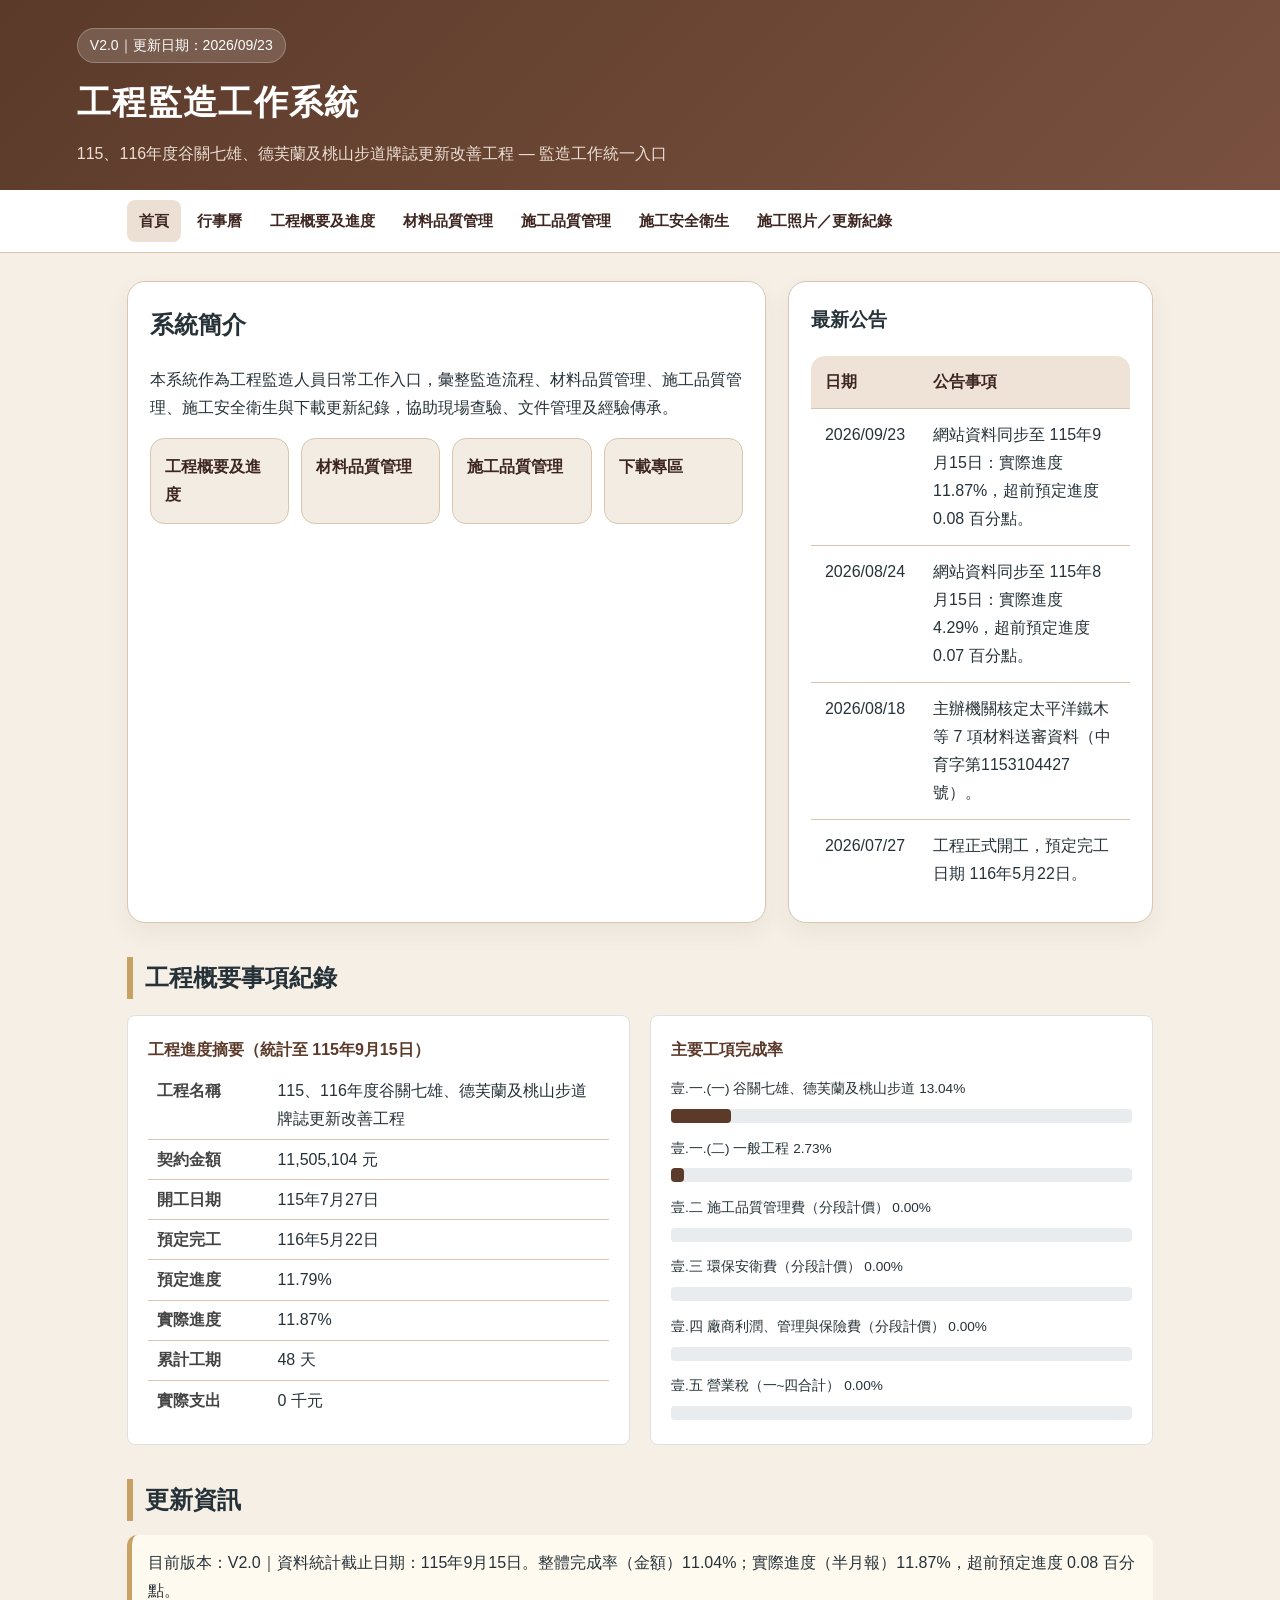
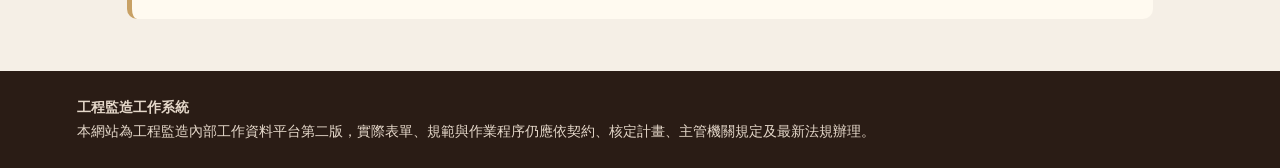
==== index.html @ 7d52336a "Add files via upload" ====
<!DOCTYPE html>

<html lang="zh-Hant-TW">
<head>
<meta charset="utf-8"/>
<meta content="width=device-width, initial-scale=1" name="viewport"/>
<title>首頁｜工程監造工作系統</title>
<link href="assets/css/style.css" rel="stylesheet"/>
<style>
    .calendar-section { margin: 2rem 0; }
    .calendar-table th { background: #5b3a29; color: #fff; position:sticky; top:0; }
    .calendar-table td { padding: 0.5rem 0.75rem; vertical-align: top; }
    .event-tag { display:inline-block; padding:2px 8px; border-radius:12px; font-size:0.78rem; font-weight:600; margin-right:4px; white-space:nowrap; }
    .tag-qc { background:#e7d8c6; color:#5b3a29; }
    .tag-progress { background:#cce5ff; color:#004085; }
    .tag-inspect { background:#fff3cd; color:#856404; }
    .tag-inspect-work { background:#ff8f00; color:#fff; border:2px solid #e65100; font-weight:700; padding:3px 10px; box-shadow:0 1px 3px rgba(230,81,0,0.25); }
    .tag-schedule { background:#f8d7da; color:#721c24; }
    .tag-selfcheck { background:#e2d9f3; color:#3d1f7c; }
    .tag-mat-sample { background:#d1ecf1; color:#0c5460; }
    .tag-mat-entry { background:#bee5eb; color:#0c5460; }
    .tag-nonconform { background:#f5c6cb; color:#721c24; }
    .tag-oversight { background:#ffe0b2; color:#5d4037; }
    .tag-safety { background:#e7d8c6; color:#5b3a29; }
    .tag-general { background:#e9ecef; color:#495057; }
    .summary-grid { display:grid; grid-template-columns:repeat(auto-fit,minmax(280px,1fr)); gap:1.25rem; margin:1rem 0; }
    .summary-card { background:#fff; border:1px solid #e0e0e0; border-radius:8px; padding:1.25rem; }
    .summary-card h4 { margin:0 0 0.5rem; color:#5b3a29; font-size:1rem; }
    .progress-bar-wrap { background:#e9ecef; border-radius:4px; height:14px; margin:4px 0; }
    .progress-bar-fill { background:#5b3a29; height:100%; border-radius:4px; }
    .kv-table td { padding:0.35rem 0.6rem; }
    .kv-table td:first-child { font-weight:600; color:#444; width:120px; }
    .calendar-wrap { max-height:600px; overflow-y:auto; border:1px solid #d9c5b0; border-radius:6px; }
    .filter-bar { display:flex; gap:0.5rem; flex-wrap:wrap; margin:0.5rem 0 1rem; font-size:0.85rem; }
    .filter-bar .fchip { background:#f3ece3; border:1px solid #d9c5b0; padding:4px 10px; border-radius:12px; }
    .filter-bar .fchip strong { color:#5b3a29; }
    .calendar-table th.date-col { min-width:110px; white-space:nowrap; }
    .calendar-table th.cal-status-col, .calendar-table td.cal-status-col { min-width:80px; white-space:nowrap; text-align:center; }
    .calendar-table .tag { white-space:nowrap; }
  </style>
</head>
<body>
<header>
<div class="header-inner">
<div class="badge">V2.0｜更新日期：2026/09/23</div>
<h1>工程監造工作系統</h1>
<p class="subtitle">115、116年度谷關七雄、德芙蘭及桃山步道牌誌更新改善工程 — 監造工作統一入口</p>
</div>
</header>
<nav>
<div class="nav-inner">
<a href="index.html">首頁</a>
<a href="calendar.html">行事曆</a>
<a href="workflow.html">工程概要及進度</a>
<a href="quality.html">材料品質管理</a>
<a href="construction-quality.html">施工品質管理</a>
<a href="safety.html">施工安全衛生</a>
<a href="downloads.html">施工照片／更新紀錄</a>
</div>
</nav>
<main>
<section class="hero">
<div class="card">
<h2>系統簡介</h2>
<p>本系統作為工程監造人員日常工作入口，彙整監造流程、材料品質管理、施工品質管理、施工安全衛生與下載更新紀錄，協助現場查驗、文件管理及經驗傳承。</p>
<div class="quick-links">
<a href="workflow.html">工程概要及進度</a>
<a href="quality.html">材料品質管理</a>
<a href="construction-quality.html">施工品質管理</a>
<a href="downloads.html">下載專區</a>
</div>
</div>
<div class="card">
<h3>最新公告</h3>
<table>
<tr><th>日期</th><th>公告事項</th></tr>
<tr><td>2026/09/23</td><td>網站資料同步至 115年9月15日：實際進度 11.87%，超前預定進度 0.08 百分點。</td></tr>
<tr><td>2026/08/24</td><td>網站資料同步至 115年8月15日：實際進度 4.29%，超前預定進度 0.07 百分點。</td></tr>
<tr><td>2026/08/18</td><td>主辦機關核定太平洋鐵木等 7 項材料送審資料（中育字第1153104427號）。</td></tr>
<tr><td>2026/07/27</td><td>工程正式開工，預定完工日期 116年5月22日。</td></tr>
</table>
</div>
</section>
<h2 class="section-title">工程概要事項紀錄</h2>
<div class="summary-grid">
<div class="summary-card">
<h4>工程進度摘要（統計至 115年9月15日）</h4>
<table class="kv-table">
<tr><td>工程名稱</td><td>115、116年度谷關七雄、德芙蘭及桃山步道牌誌更新改善工程</td></tr>
<tr><td>契約金額</td><td>11,505,104 元</td></tr>
<tr><td>開工日期</td><td>115年7月27日</td></tr>
<tr><td>預定完工</td><td>116年5月22日</td></tr>
<tr><td>預定進度</td><td>11.79%</td></tr>
<tr><td>實際進度</td><td>11.87%</td></tr>
<tr><td>累計工期</td><td>48 天</td></tr>
<tr><td>實際支出</td><td>0 千元</td></tr>
</table>
</div>
<div class="summary-card">
<h4>主要工項完成率</h4>
<p style="font-size:0.85rem; margin-bottom:8px;">壹.一.(一) 谷關七雄、德芙蘭及桃山步道 13.04%</p>
<div class="progress-bar-wrap"><div class="progress-bar-fill" style="width:13.04%"></div></div>
<p style="font-size:0.85rem; margin-bottom:8px;">壹.一.(二) 一般工程 2.73%</p>
<div class="progress-bar-wrap"><div class="progress-bar-fill" style="width:2.73%"></div></div>
<p style="font-size:0.85rem; margin-bottom:8px;">壹.二 施工品質管理費（分段計價） 0.00%</p>
<div class="progress-bar-wrap"><div class="progress-bar-fill" style="width:0%"></div></div>
<p style="font-size:0.85rem; margin-bottom:8px;">壹.三 環保安衛費（分段計價） 0.00%</p>
<div class="progress-bar-wrap"><div class="progress-bar-fill" style="width:0%"></div></div>
<p style="font-size:0.85rem; margin-bottom:8px;">壹.四 廠商利潤、管理與保險費（分段計價） 0.00%</p>
<div class="progress-bar-wrap"><div class="progress-bar-fill" style="width:0%"></div></div>
<p style="font-size:0.85rem; margin-bottom:8px;">壹.五 營業稅（一~四合計） 0.00%</p>
<div class="progress-bar-wrap"><div class="progress-bar-fill" style="width:0%"></div></div>
</div>
</div>
<h2 class="section-title">更新資訊</h2>
<div class="notice">目前版本：V2.0｜資料統計截止日期：115年9月15日。整體完成率（金額）11.04%；實際進度（半月報）11.87%，超前預定進度 0.08 百分點。</div>
</main>
<footer>
<div class="footer-inner">
<strong>工程監造工作系統</strong><br/>
    本網站為工程監造內部工作資料平台第二版，實際表單、規範與作業程序仍應依契約、核定計畫、主管機關規定及最新法規辦理。
  </div>
</footer>
<script src="assets/js/app.js"></script>
</body>
</html>
---- assets/css/style.css ----
:root{
  --primary:#5b3a29;
  --primary-dark:#3e2723;
  --accent:#c8a165;
  --bg:#f5efe6;
  --card:#ffffff;
  --text:#263238;
  --muted:#607d8b;
  --line:#d9c5b0;
  --ok:#5b3a29;
  --warn:#b26a00;
  --danger:#b00020;
}
*{box-sizing:border-box}
body{
  margin:0;
  font-family:"Noto Sans TC","Microsoft JhengHei",Arial,sans-serif;
  background:var(--bg);
  color:var(--text);
  line-height:1.75;
}
header{
  background:linear-gradient(135deg,var(--primary),#7a5140);
  color:white;
  padding:28px 6vw 22px;
}
.header-inner{
  max-width:1180px;
  margin:auto;
}
.badge{
  display:inline-block;
  background:rgba(255,255,255,.16);
  border:1px solid rgba(255,255,255,.24);
  padding:4px 12px;
  border-radius:999px;
  font-size:14px;
  margin-bottom:10px;
}
h1{
  margin:0;
  font-size:34px;
  letter-spacing:.04em;
}
.subtitle{
  margin:8px 0 0;
  color:#ecdfd3;
}
nav{
  background:white;
  border-bottom:1px solid var(--line);
  position:sticky;
  top:0;
  z-index:20;
}
.nav-inner{
  max-width:1180px;
  margin:auto;
  display:flex;
  flex-wrap:wrap;
  gap:4px;
  padding:10px 6vw;
}
nav a{
  color:var(--primary-dark);
  text-decoration:none;
  padding:8px 12px;
  border-radius:8px;
  font-weight:600;
  font-size:15px;
}
nav a:hover, nav a.active{
  background:#ece0d4;
}
main{
  max-width:1180px;
  margin:0 auto;
  padding:28px 6vw 52px;
}
.hero{
  display:grid;
  grid-template-columns:1.4fr .8fr;
  gap:22px;
  align-items:stretch;
}
.card{
  background:var(--card);
  border:1px solid var(--line);
  border-radius:18px;
  padding:22px;
  box-shadow:0 10px 25px rgba(91,58,41,.06);
}
.card h2,.card h3{
  margin-top:0;
}
.grid{
  display:grid;
  grid-template-columns:repeat(3,1fr);
  gap:18px;
  margin-top:18px;
}
.grid.two{grid-template-columns:repeat(2,1fr)}
.grid.four{grid-template-columns:repeat(4,1fr)}
.kpi{
  background:#ffffff;
  border-left:5px solid var(--primary);
  border-radius:12px;
  padding:16px;
}
.kpi .num{
  display:block;
  color:var(--primary);
  font-size:28px;
  font-weight:800;
}
.section-title{
  margin:34px 0 14px;
  border-left:6px solid var(--accent);
  padding-left:12px;
}
.quick-links{
  display:grid;
  grid-template-columns:repeat(4,1fr);
  gap:12px;
}
.quick-links a{
  display:block;
  background:#f3ece3;
  color:var(--primary-dark);
  text-decoration:none;
  border:1px solid #d9c5b0;
  border-radius:14px;
  padding:14px;
  font-weight:700;
}
table{
  width:100%;
  border-collapse:collapse;
  background:white;
  border-radius:14px;
  overflow:hidden;
}
th,td{
  border-bottom:1px solid var(--line);
  padding:12px 14px;
  vertical-align:top;
}
th{
  background:#efe3d7;
  color:var(--primary-dark);
  text-align:left;
}
tr:last-child td{border-bottom:0}
.tag{
  display:inline-block;
  padding:2px 9px;
  border-radius:999px;
  font-size:13px;
  background:#efe3d7;
  color:var(--primary-dark);
  border:1px solid #d9c5b0;
}
.tag.ok{background:#efe3d7;color:var(--ok);border-color:#e7d8c6}
.tag.warn{background:#fff8e1;color:var(--warn);border-color:#ffe0a3}
.tag.danger{background:#ffebee;color:var(--danger);border-color:#ffcdd2}
.timeline{
  counter-reset:step;
  display:grid;
  gap:14px;
}
.step{
  position:relative;
  padding:18px 18px 18px 62px;
  background:white;
  border:1px solid var(--line);
  border-radius:14px;
}
.step:before{
  counter-increment:step;
  content:counter(step);
  position:absolute;
  left:18px;
  top:18px;
  width:30px;
  height:30px;
  display:grid;
  place-items:center;
  background:var(--primary);
  color:white;
  border-radius:50%;
  font-weight:800;
}
.checklist{
  list-style:none;
  padding:0;
  margin:0;
}
.checklist li{
  padding:8px 0 8px 32px;
  position:relative;
  border-bottom:1px dashed #d9c5b0;
}
.checklist li:before{
  content:"✓";
  position:absolute;
  left:4px;
  color:var(--primary);
  font-weight:900;
}
.notice{
  border-left:5px solid var(--accent);
  background:#fffaf0;
  padding:14px 16px;
  border-radius:10px;
}
.search-box{
  display:flex;
  gap:10px;
  margin:18px 0;
}
.search-box input{
  flex:1;
  padding:12px 14px;
  border:1px solid var(--line);
  border-radius:10px;
  font-size:16px;
}
footer{
  background:#2a1c15;
  color:#e5d8ca;
  padding:24px 6vw;
}
.footer-inner{
  max-width:1180px;
  margin:auto;
  font-size:14px;
}
@media(max-width:860px){
  .hero,.grid,.grid.two,.grid.four,.quick-links{grid-template-columns:1fr}
  h1{font-size:28px}
  nav{position:static}
}
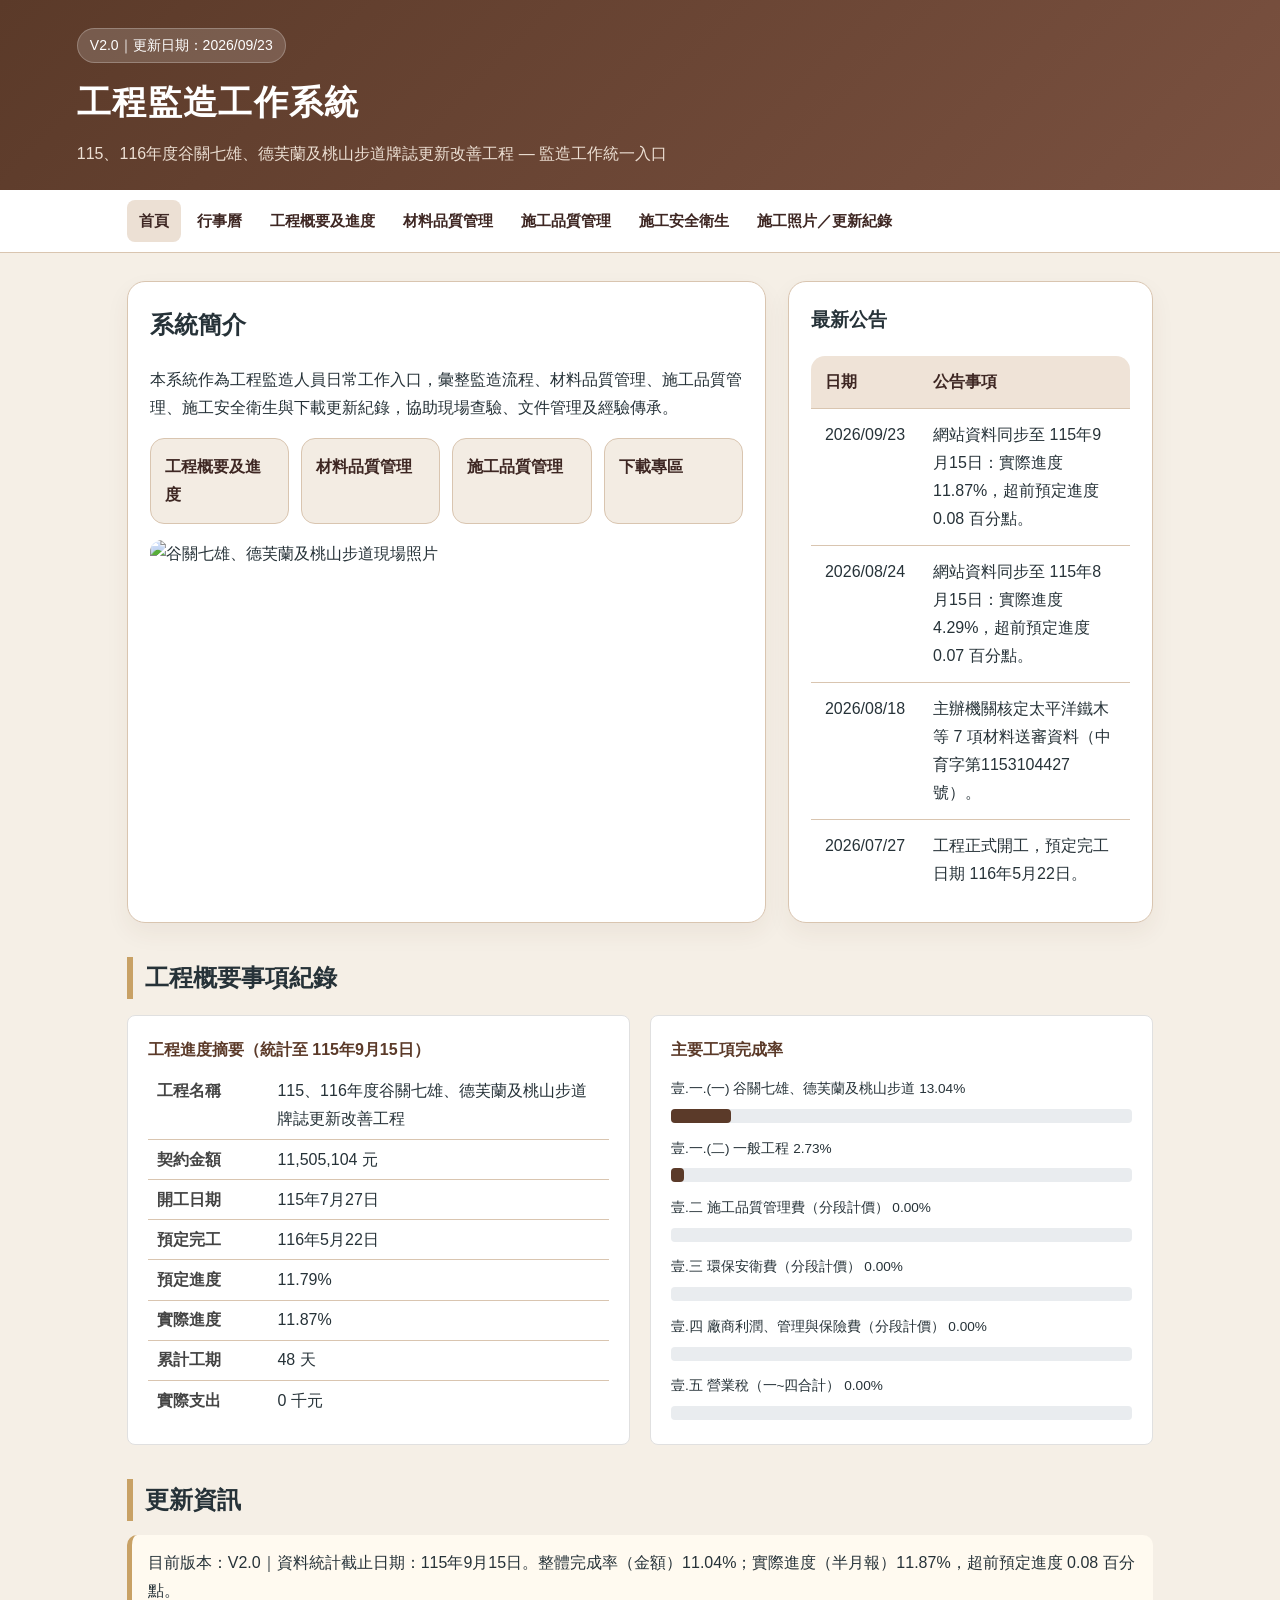
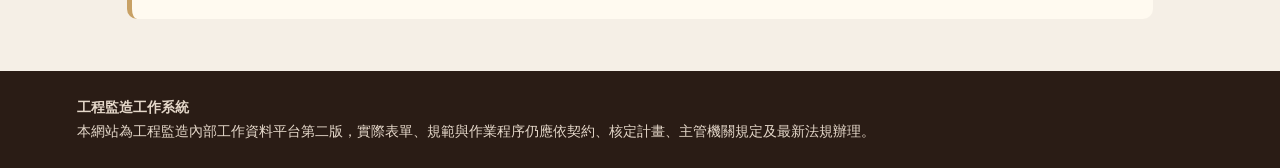
==== commit 10d54ae8: "Add files via upload" ====
--- a/index.html
+++ b/index.html
@@ -69,6 +69,7 @@
 <a href="construction-quality.html">施工品質管理</a>
 <a href="downloads.html">下載專區</a>
 </div>
+<img alt="谷關七雄、德芙蘭及桃山步道現場照片" src="../0.png" style="width:100%; height:auto; margin-top:16px; border-radius:12px; display:block;"/>
 </div>
 <div class="card">
 <h3>最新公告</h3>
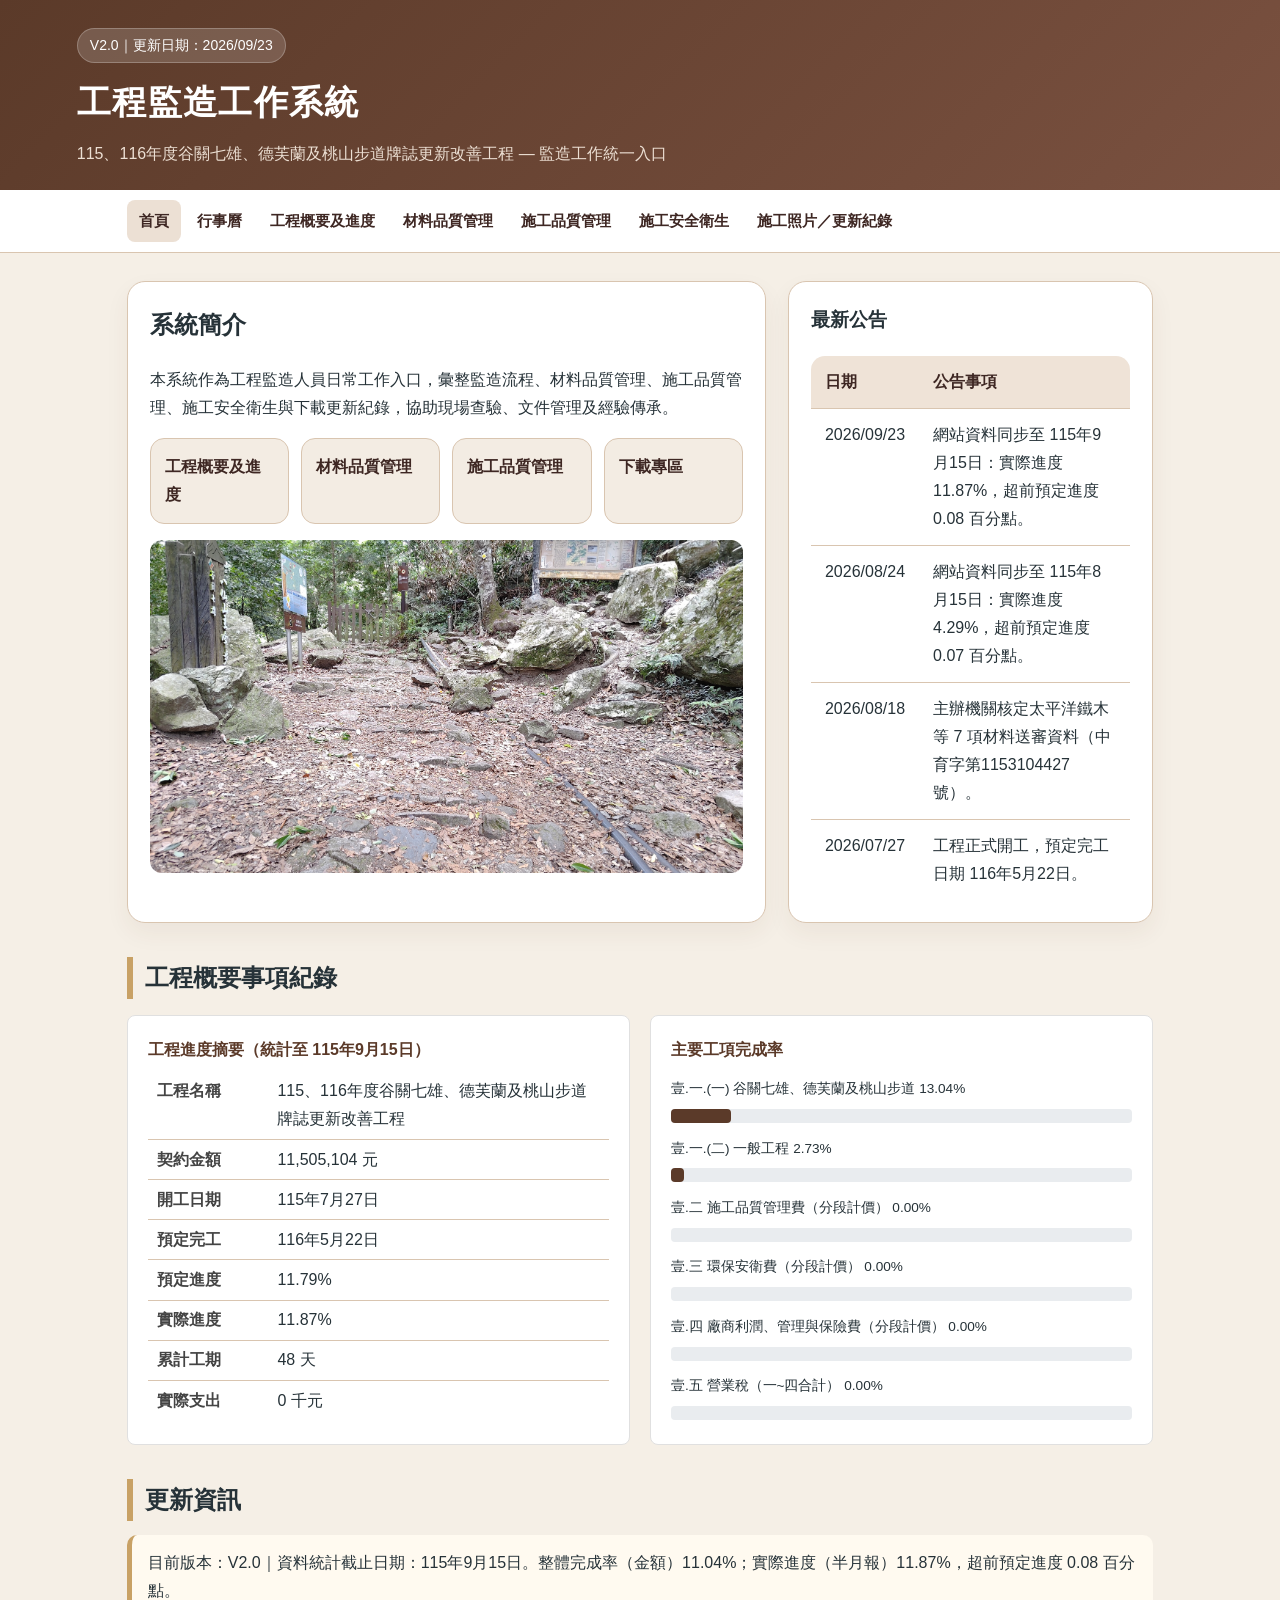
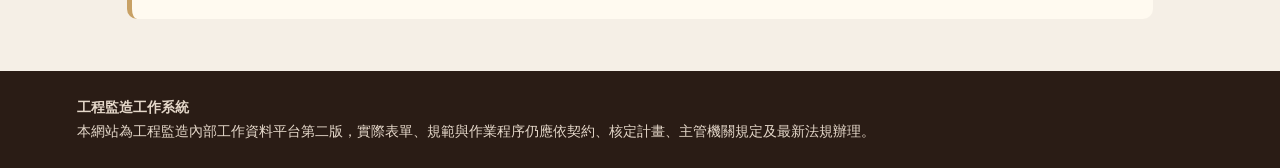
==== commit 3502e01c: "Add files via upload" ====
--- a/index.html
+++ b/index.html
@@ -69,7 +69,7 @@
 <a href="construction-quality.html">施工品質管理</a>
 <a href="downloads.html">下載專區</a>
 </div>
-<img alt="谷關七雄、德芙蘭及桃山步道現場照片" src="../0.png" style="width:100%; height:auto; margin-top:16px; border-radius:12px; display:block;"/>
+<img alt="谷關七雄、德芙蘭及桃山步道現場照片" src="assets/img/0.png" style="width:100%; height:auto; margin-top:16px; border-radius:12px; display:block;"/>
 </div>
 <div class="card">
 <h3>最新公告</h3>
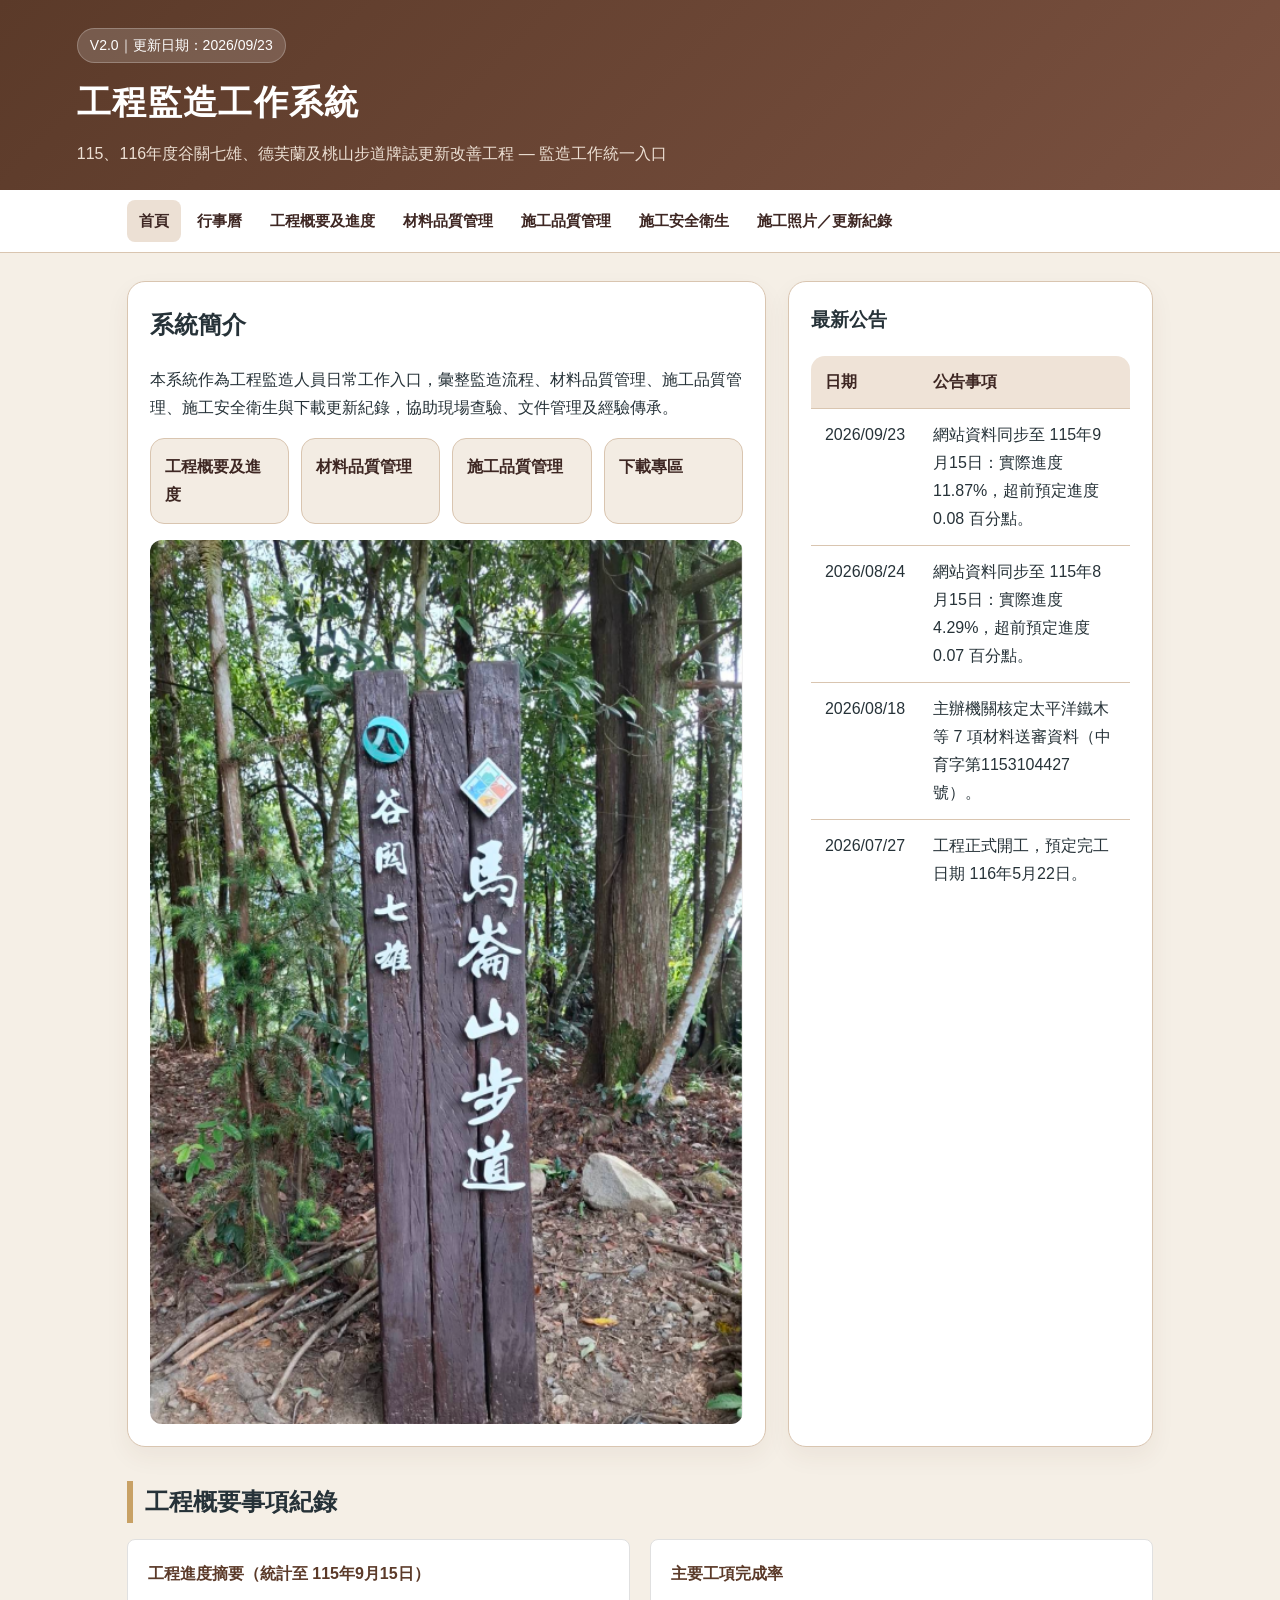
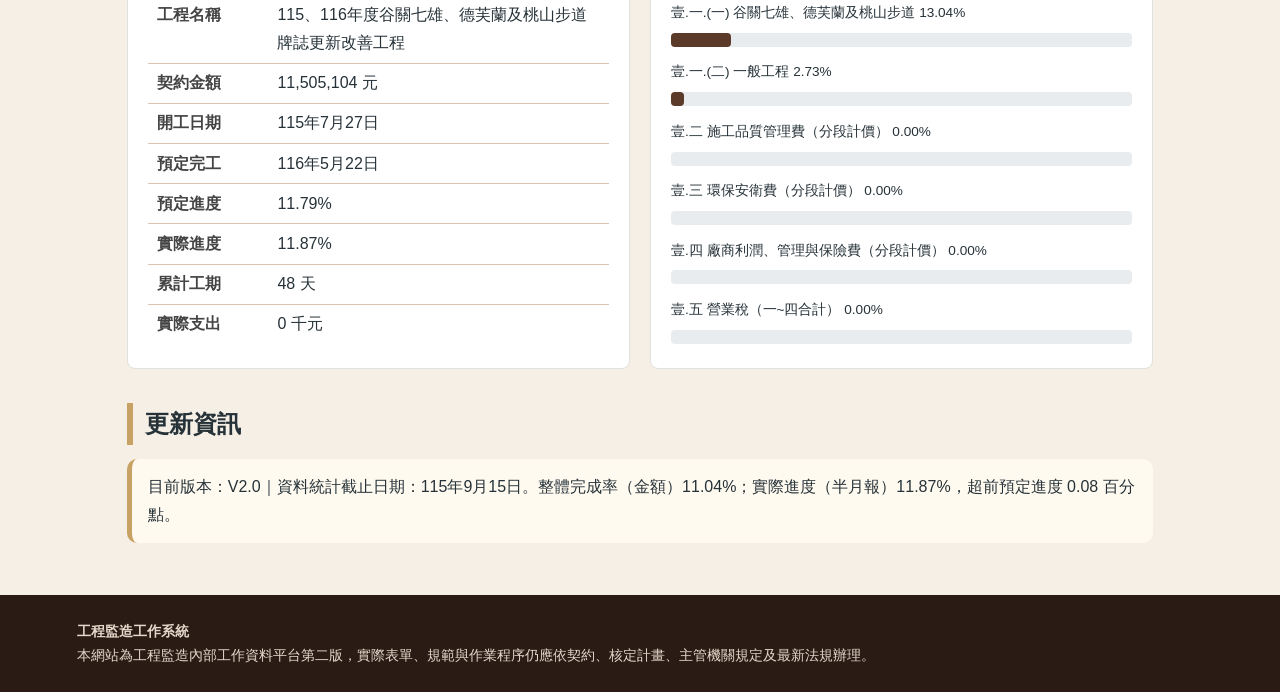
==== commit a85eb0ab: "Add files via upload" ====
--- a/index.html
+++ b/index.html
@@ -69,7 +69,7 @@
 <a href="construction-quality.html">施工品質管理</a>
 <a href="downloads.html">下載專區</a>
 </div>
-<img alt="谷關七雄、德芙蘭及桃山步道現場照片" src="assets/img/0.png" style="width:100%; height:auto; margin-top:16px; border-radius:12px; display:block;"/>
+<img alt="谷關七雄馬崙山步道現場照片" src="assets/img/1.png" style="width:100%; height:auto; margin-top:16px; border-radius:12px; display:block;"/>
 </div>
 <div class="card">
 <h3>最新公告</h3>
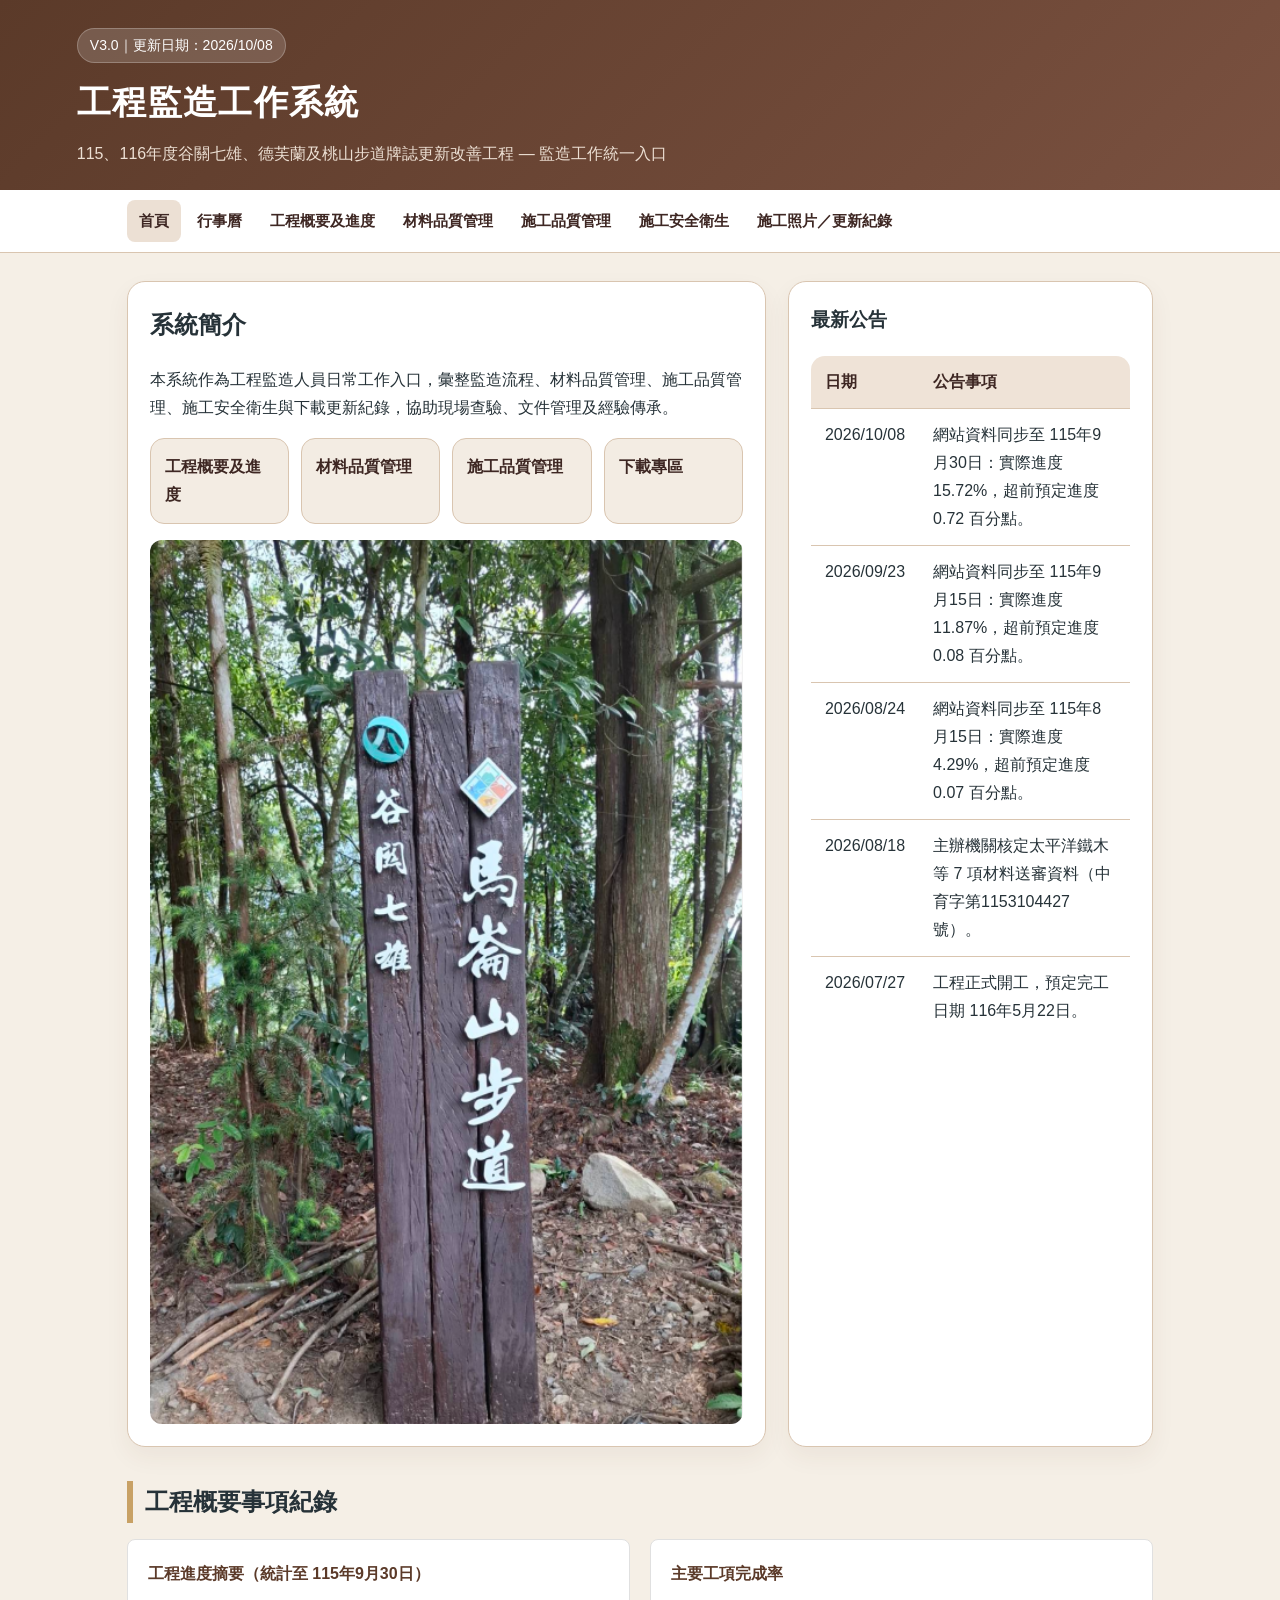
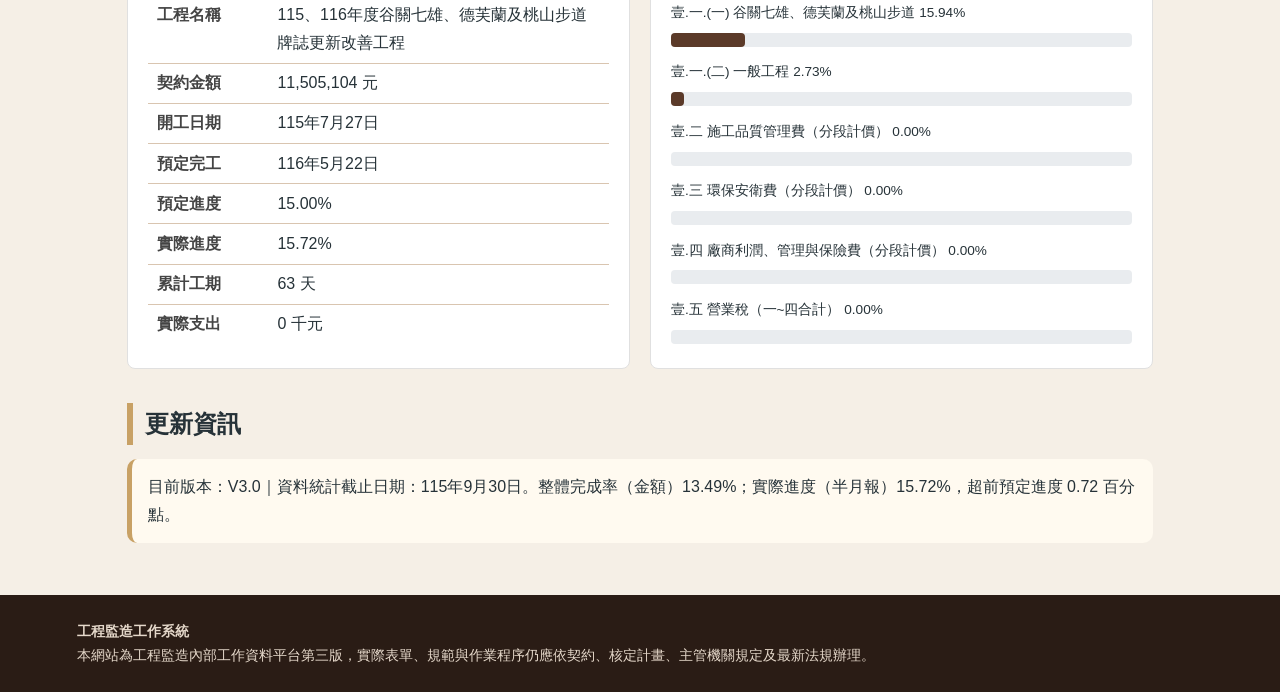
==== commit d54fd3c8: "Add files via upload" ====
--- a/index.html
+++ b/index.html
@@ -42,7 +42,7 @@
 <body>
 <header>
 <div class="header-inner">
-<div class="badge">V2.0｜更新日期：2026/09/23</div>
+<div class="badge">V3.0｜更新日期：2026/10/08</div>
 <h1>工程監造工作系統</h1>
 <p class="subtitle">115、116年度谷關七雄、德芙蘭及桃山步道牌誌更新改善工程 — 監造工作統一入口</p>
 </div>
@@ -75,6 +75,7 @@
 <h3>最新公告</h3>
 <table>
 <tr><th>日期</th><th>公告事項</th></tr>
+<tr><td>2026/10/08</td><td>網站資料同步至 115年9月30日：實際進度 15.72%，超前預定進度 0.72 百分點。</td></tr>
 <tr><td>2026/09/23</td><td>網站資料同步至 115年9月15日：實際進度 11.87%，超前預定進度 0.08 百分點。</td></tr>
 <tr><td>2026/08/24</td><td>網站資料同步至 115年8月15日：實際進度 4.29%，超前預定進度 0.07 百分點。</td></tr>
 <tr><td>2026/08/18</td><td>主辦機關核定太平洋鐵木等 7 項材料送審資料（中育字第1153104427號）。</td></tr>
@@ -85,22 +86,22 @@
 <h2 class="section-title">工程概要事項紀錄</h2>
 <div class="summary-grid">
 <div class="summary-card">
-<h4>工程進度摘要（統計至 115年9月15日）</h4>
+<h4>工程進度摘要（統計至 115年9月30日）</h4>
 <table class="kv-table">
 <tr><td>工程名稱</td><td>115、116年度谷關七雄、德芙蘭及桃山步道牌誌更新改善工程</td></tr>
 <tr><td>契約金額</td><td>11,505,104 元</td></tr>
 <tr><td>開工日期</td><td>115年7月27日</td></tr>
 <tr><td>預定完工</td><td>116年5月22日</td></tr>
-<tr><td>預定進度</td><td>11.79%</td></tr>
-<tr><td>實際進度</td><td>11.87%</td></tr>
-<tr><td>累計工期</td><td>48 天</td></tr>
+<tr><td>預定進度</td><td>15.00%</td></tr>
+<tr><td>實際進度</td><td>15.72%</td></tr>
+<tr><td>累計工期</td><td>63 天</td></tr>
 <tr><td>實際支出</td><td>0 千元</td></tr>
 </table>
 </div>
 <div class="summary-card">
 <h4>主要工項完成率</h4>
-<p style="font-size:0.85rem; margin-bottom:8px;">壹.一.(一) 谷關七雄、德芙蘭及桃山步道 13.04%</p>
-<div class="progress-bar-wrap"><div class="progress-bar-fill" style="width:13.04%"></div></div>
+<p style="font-size:0.85rem; margin-bottom:8px;">壹.一.(一) 谷關七雄、德芙蘭及桃山步道 15.94%</p>
+<div class="progress-bar-wrap"><div class="progress-bar-fill" style="width:15.94%"></div></div>
 <p style="font-size:0.85rem; margin-bottom:8px;">壹.一.(二) 一般工程 2.73%</p>
 <div class="progress-bar-wrap"><div class="progress-bar-fill" style="width:2.73%"></div></div>
 <p style="font-size:0.85rem; margin-bottom:8px;">壹.二 施工品質管理費（分段計價） 0.00%</p>
@@ -114,12 +115,12 @@
 </div>
 </div>
 <h2 class="section-title">更新資訊</h2>
-<div class="notice">目前版本：V2.0｜資料統計截止日期：115年9月15日。整體完成率（金額）11.04%；實際進度（半月報）11.87%，超前預定進度 0.08 百分點。</div>
+<div class="notice">目前版本：V3.0｜資料統計截止日期：115年9月30日。整體完成率（金額）13.49%；實際進度（半月報）15.72%，超前預定進度 0.72 百分點。</div>
 </main>
 <footer>
 <div class="footer-inner">
 <strong>工程監造工作系統</strong><br/>
-    本網站為工程監造內部工作資料平台第二版，實際表單、規範與作業程序仍應依契約、核定計畫、主管機關規定及最新法規辦理。
+    本網站為工程監造內部工作資料平台第三版，實際表單、規範與作業程序仍應依契約、核定計畫、主管機關規定及最新法規辦理。
   </div>
 </footer>
 <script src="assets/js/app.js"></script>
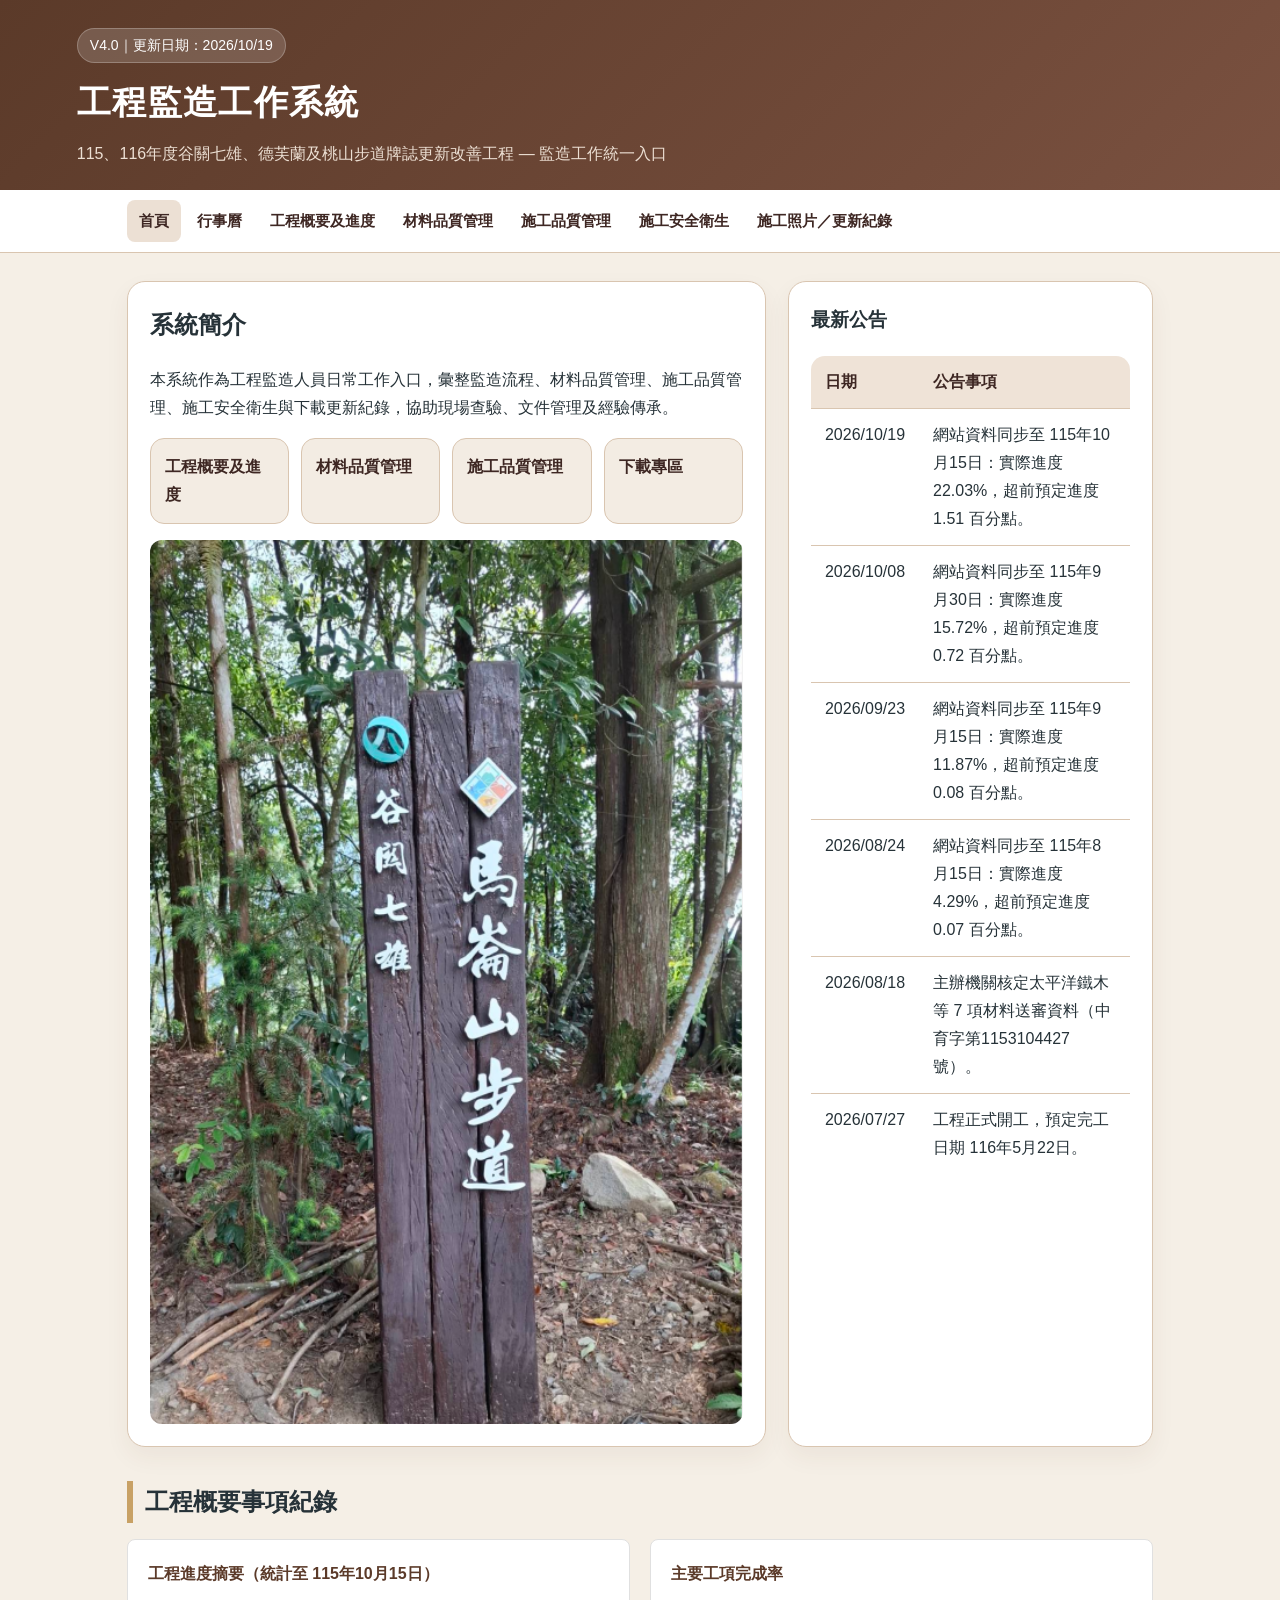
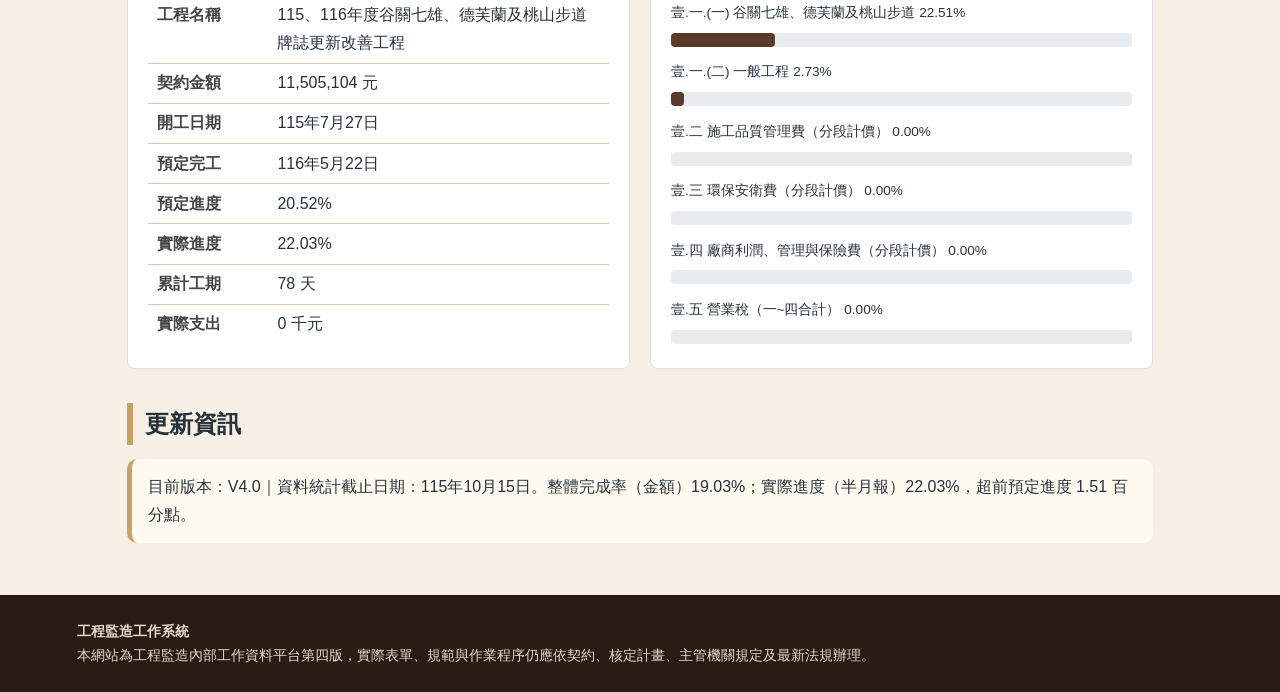
==== commit 0dbd5b14: "Add files via upload" ====
--- a/index.html
+++ b/index.html
@@ -42,7 +42,7 @@
 <body>
 <header>
 <div class="header-inner">
-<div class="badge">V3.0｜更新日期：2026/10/08</div>
+<div class="badge">V4.0｜更新日期：2026/10/19</div>
 <h1>工程監造工作系統</h1>
 <p class="subtitle">115、116年度谷關七雄、德芙蘭及桃山步道牌誌更新改善工程 — 監造工作統一入口</p>
 </div>
@@ -75,6 +75,7 @@
 <h3>最新公告</h3>
 <table>
 <tr><th>日期</th><th>公告事項</th></tr>
+<tr><td>2026/10/19</td><td>網站資料同步至 115年10月15日：實際進度 22.03%，超前預定進度 1.51 百分點。</td></tr>
 <tr><td>2026/10/08</td><td>網站資料同步至 115年9月30日：實際進度 15.72%，超前預定進度 0.72 百分點。</td></tr>
 <tr><td>2026/09/23</td><td>網站資料同步至 115年9月15日：實際進度 11.87%，超前預定進度 0.08 百分點。</td></tr>
 <tr><td>2026/08/24</td><td>網站資料同步至 115年8月15日：實際進度 4.29%，超前預定進度 0.07 百分點。</td></tr>
@@ -86,22 +87,22 @@
 <h2 class="section-title">工程概要事項紀錄</h2>
 <div class="summary-grid">
 <div class="summary-card">
-<h4>工程進度摘要（統計至 115年9月30日）</h4>
+<h4>工程進度摘要（統計至 115年10月15日）</h4>
 <table class="kv-table">
 <tr><td>工程名稱</td><td>115、116年度谷關七雄、德芙蘭及桃山步道牌誌更新改善工程</td></tr>
 <tr><td>契約金額</td><td>11,505,104 元</td></tr>
 <tr><td>開工日期</td><td>115年7月27日</td></tr>
 <tr><td>預定完工</td><td>116年5月22日</td></tr>
-<tr><td>預定進度</td><td>15.00%</td></tr>
-<tr><td>實際進度</td><td>15.72%</td></tr>
-<tr><td>累計工期</td><td>63 天</td></tr>
+<tr><td>預定進度</td><td>20.52%</td></tr>
+<tr><td>實際進度</td><td>22.03%</td></tr>
+<tr><td>累計工期</td><td>78 天</td></tr>
 <tr><td>實際支出</td><td>0 千元</td></tr>
 </table>
 </div>
 <div class="summary-card">
 <h4>主要工項完成率</h4>
-<p style="font-size:0.85rem; margin-bottom:8px;">壹.一.(一) 谷關七雄、德芙蘭及桃山步道 15.94%</p>
-<div class="progress-bar-wrap"><div class="progress-bar-fill" style="width:15.94%"></div></div>
+<p style="font-size:0.85rem; margin-bottom:8px;">壹.一.(一) 谷關七雄、德芙蘭及桃山步道 22.51%</p>
+<div class="progress-bar-wrap"><div class="progress-bar-fill" style="width:22.51%"></div></div>
 <p style="font-size:0.85rem; margin-bottom:8px;">壹.一.(二) 一般工程 2.73%</p>
 <div class="progress-bar-wrap"><div class="progress-bar-fill" style="width:2.73%"></div></div>
 <p style="font-size:0.85rem; margin-bottom:8px;">壹.二 施工品質管理費（分段計價） 0.00%</p>
@@ -115,12 +116,12 @@
 </div>
 </div>
 <h2 class="section-title">更新資訊</h2>
-<div class="notice">目前版本：V3.0｜資料統計截止日期：115年9月30日。整體完成率（金額）13.49%；實際進度（半月報）15.72%，超前預定進度 0.72 百分點。</div>
+<div class="notice">目前版本：V4.0｜資料統計截止日期：115年10月15日。整體完成率（金額）19.03%；實際進度（半月報）22.03%，超前預定進度 1.51 百分點。</div>
 </main>
 <footer>
 <div class="footer-inner">
 <strong>工程監造工作系統</strong><br/>
-    本網站為工程監造內部工作資料平台第三版，實際表單、規範與作業程序仍應依契約、核定計畫、主管機關規定及最新法規辦理。
+    本網站為工程監造內部工作資料平台第四版，實際表單、規範與作業程序仍應依契約、核定計畫、主管機關規定及最新法規辦理。
   </div>
 </footer>
 <script src="assets/js/app.js"></script>
